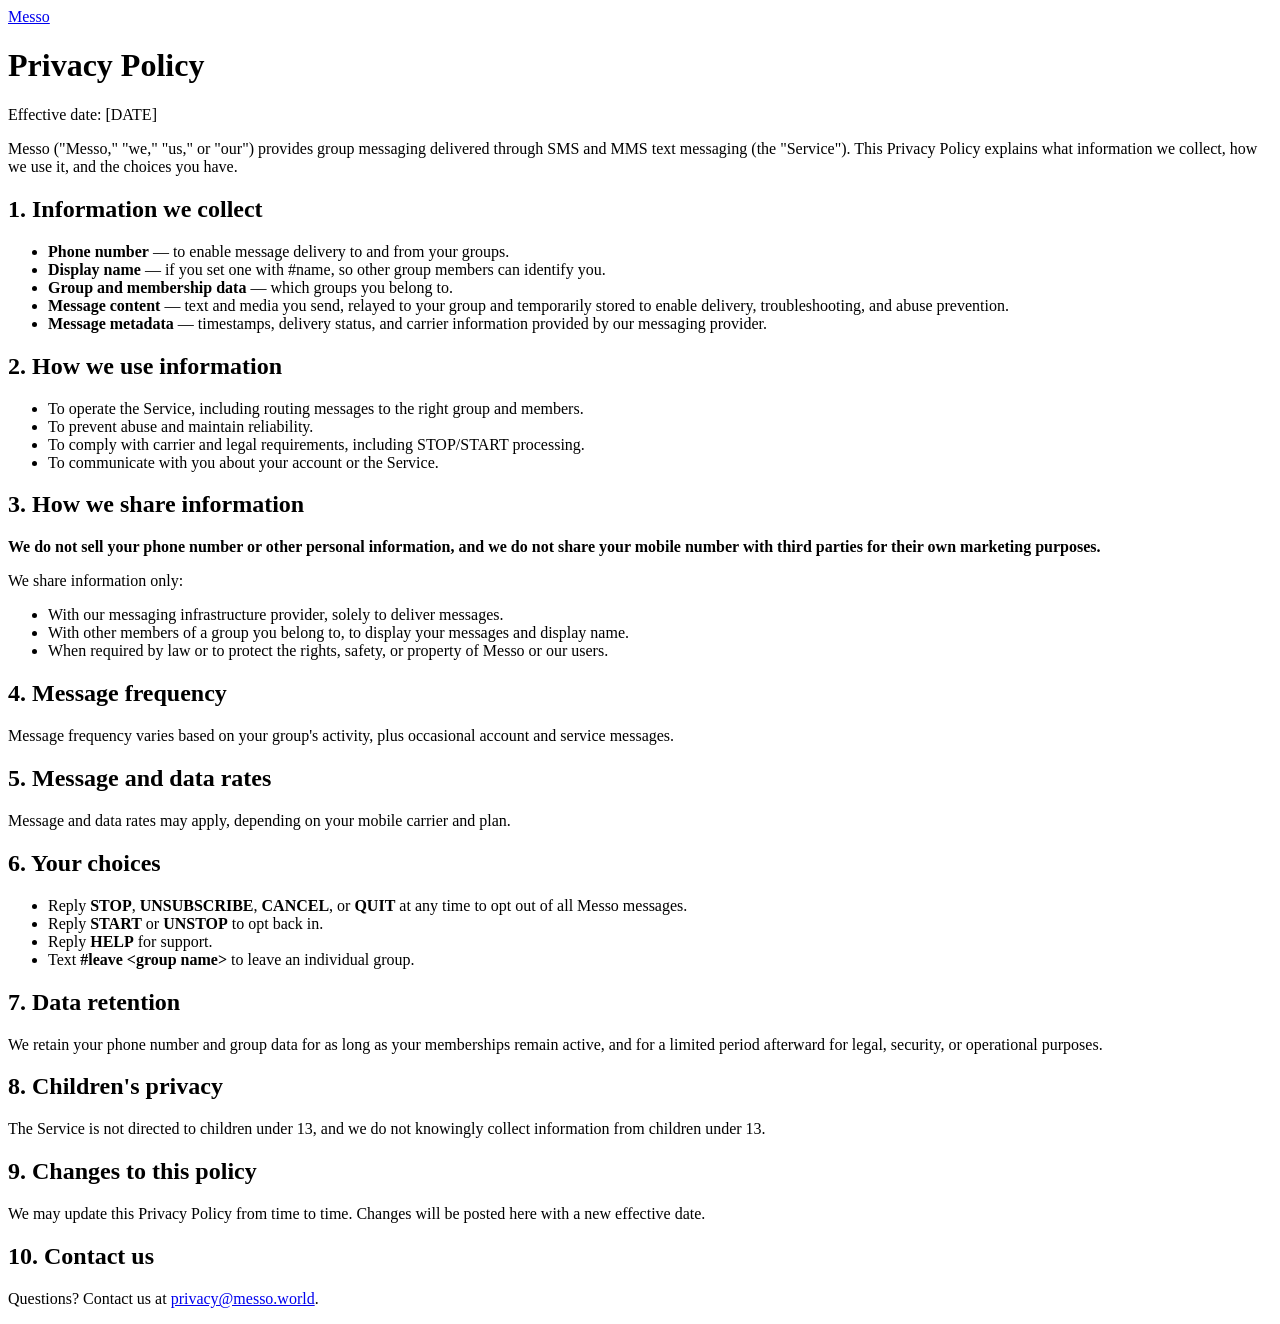
==== privacy.html @ 6df7473c "Create privacy.html" ====
<!DOCTYPE html>
<html lang="en">
<head>
<meta charset="UTF-8">
<meta name="viewport" content="width=device-width, initial-scale=1.0">
<title>Privacy Policy — Messo</title>
<link rel="stylesheet" href="style.css">
</head>
<body>
<header class="site-header">
  <a class="wordmark" href="index.html">Messo</a>
</header>

<main class="doc">
  <h1>Privacy Policy</h1>
  <p class="effective">Effective date: [DATE]</p>

  <p>Messo ("Messo," "we," "us," or "our") provides group messaging
  delivered through SMS and MMS text messaging (the "Service"). This
  Privacy Policy explains what information we collect, how we use it,
  and the choices you have.</p>

  <h2>1. Information we collect</h2>
  <ul>
    <li><strong>Phone number</strong> — to enable message delivery to and from your groups.</li>
    <li><strong>Display name</strong> — if you set one with #name, so other group members can identify you.</li>
    <li><strong>Group and membership data</strong> — which groups you belong to.</li>
    <li><strong>Message content</strong> — text and media you send, relayed to your group and temporarily stored to enable delivery, troubleshooting, and abuse prevention.</li>
    <li><strong>Message metadata</strong> — timestamps, delivery status, and carrier information provided by our messaging provider.</li>
  </ul>

  <h2>2. How we use information</h2>
  <ul>
    <li>To operate the Service, including routing messages to the right group and members.</li>
    <li>To prevent abuse and maintain reliability.</li>
    <li>To comply with carrier and legal requirements, including STOP/START processing.</li>
    <li>To communicate with you about your account or the Service.</li>
  </ul>

  <h2>3. How we share information</h2>
  <p><strong>We do not sell your phone number or other personal
  information, and we do not share your mobile number with third parties
  for their own marketing purposes.</strong></p>
  <p>We share information only:</p>
  <ul>
    <li>With our messaging infrastructure provider, solely to deliver messages.</li>
    <li>With other members of a group you belong to, to display your messages and display name.</li>
    <li>When required by law or to protect the rights, safety, or property of Messo or our users.</li>
  </ul>

  <h2>4. Message frequency</h2>
  <p>Message frequency varies based on your group's activity, plus
  occasional account and service messages.</p>

  <h2>5. Message and data rates</h2>
  <p>Message and data rates may apply, depending on your mobile carrier
  and plan.</p>

  <h2>6. Your choices</h2>
  <ul>
    <li>Reply <strong>STOP</strong>, <strong>UNSUBSCRIBE</strong>, <strong>CANCEL</strong>, or <strong>QUIT</strong> at any time to opt out of all Messo messages.</li>
    <li>Reply <strong>START</strong> or <strong>UNSTOP</strong> to opt back in.</li>
    <li>Reply <strong>HELP</strong> for support.</li>
    <li>Text <strong>#leave &lt;group name&gt;</strong> to leave an individual group.</li>
  </ul>

  <h2>7. Data retention</h2>
  <p>We retain your phone number and group data for as long as your
  memberships remain active, and for a limited period afterward for
  legal, security, or operational purposes.</p>

  <h2>8. Children's privacy</h2>
  <p>The Service is not directed to children under 13, and we do not
  knowingly collect information from children under 13.</p>

  <h2>9. Changes to this policy</h2>
  <p>We may update this Privacy Policy from time to time. Changes will be
  posted here with a new effective date.</p>

  <h2>10. Contact us</h2>
  <p>Questions? Contact us at <a href="mailto:privacy@messo.world">privacy@messo.world</a>.</p>
</main>
</body>
</html>
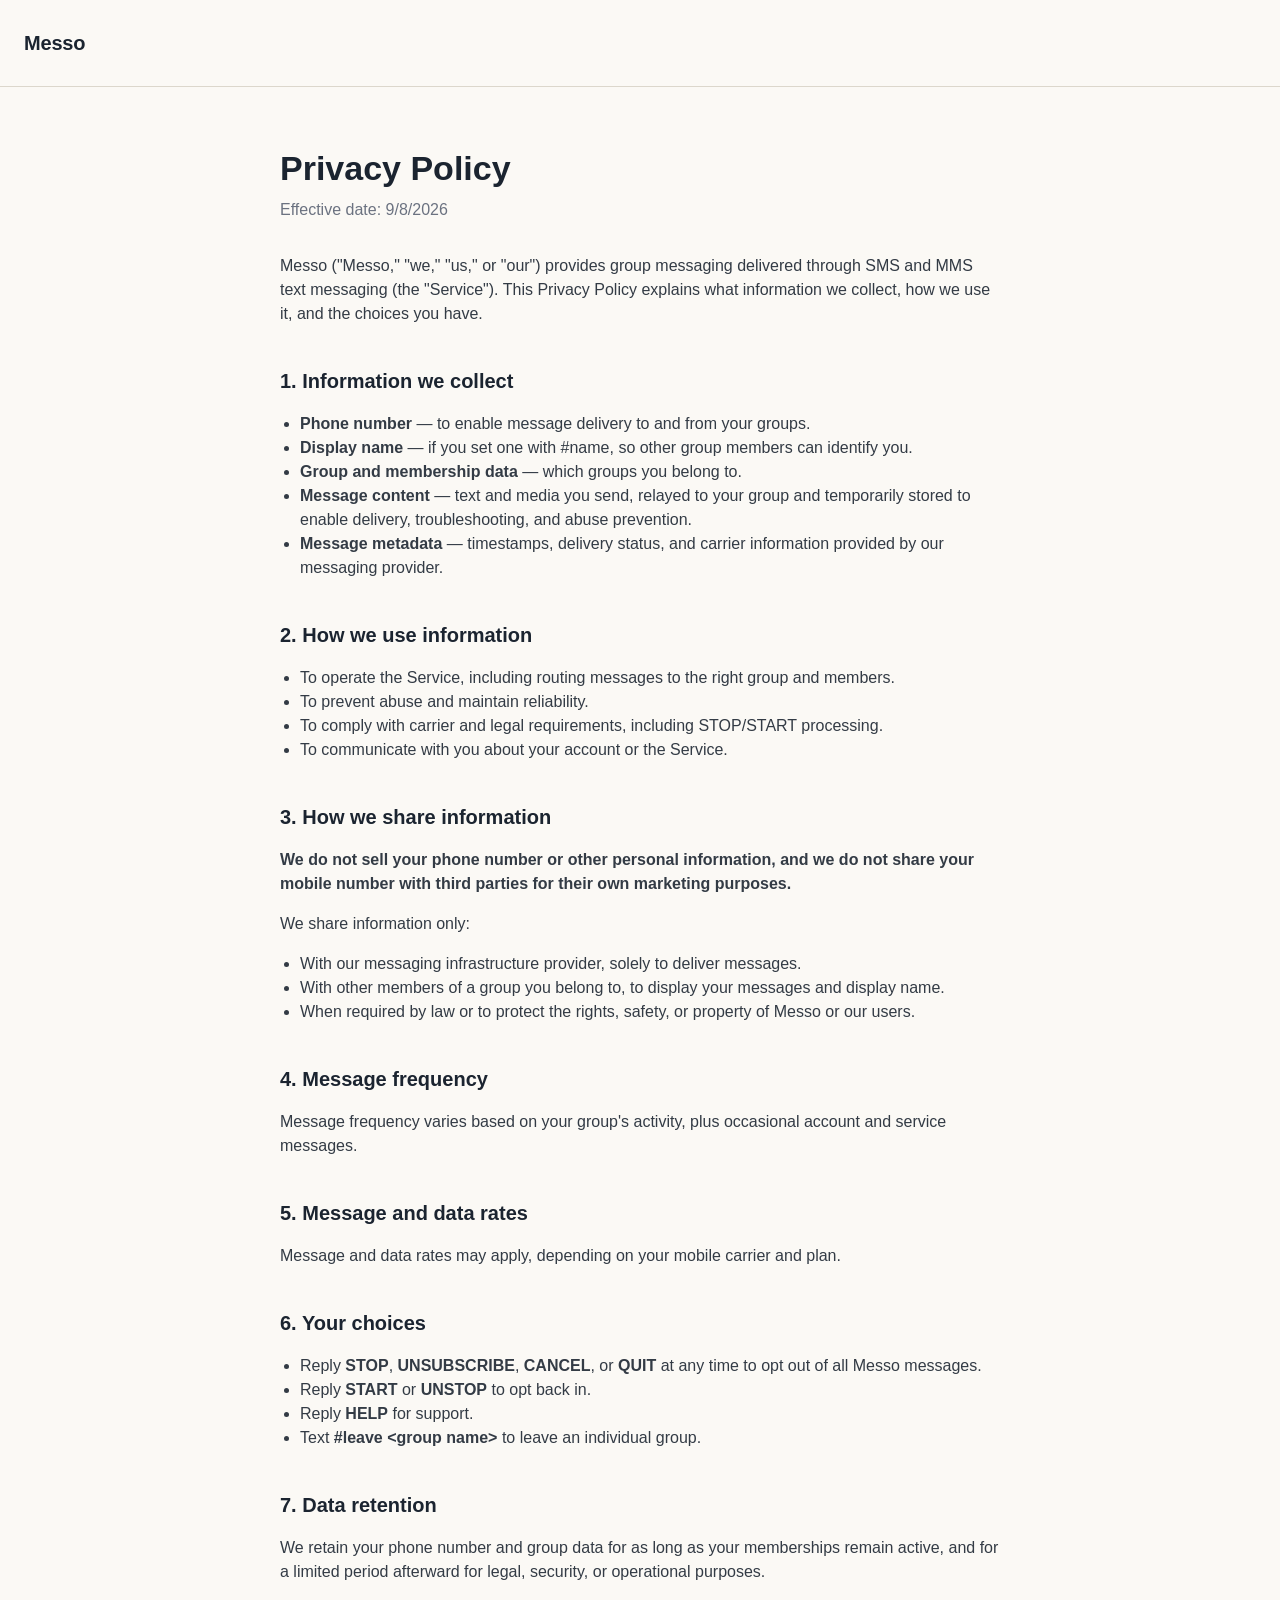
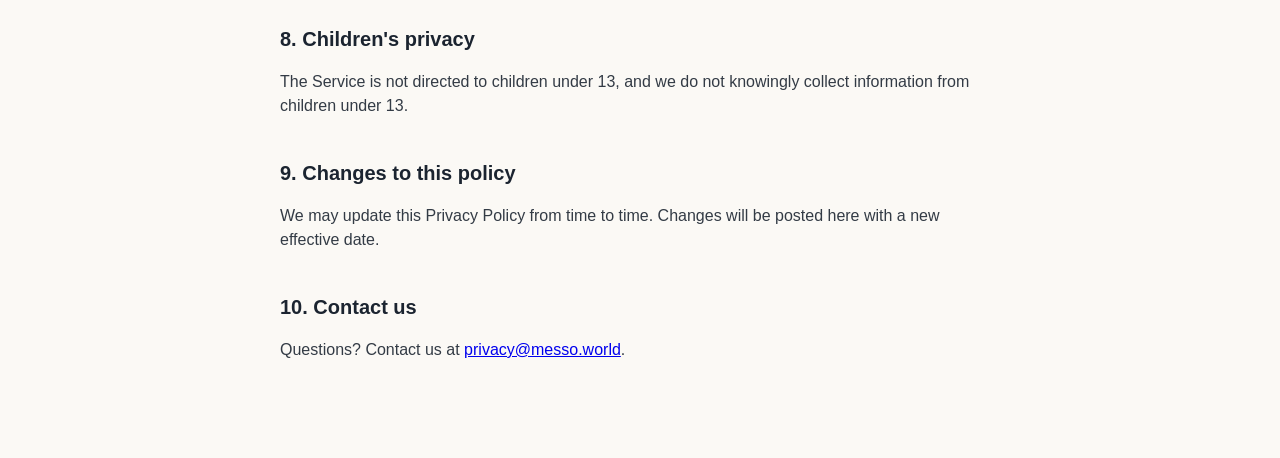
==== commit 0d81e6f1: "Update privacy.html date" ====
--- a/privacy.html
+++ b/privacy.html
@@ -13,7 +13,7 @@
 
 <main class="doc">
   <h1>Privacy Policy</h1>
-  <p class="effective">Effective date: [DATE]</p>
+  <p class="effective">Effective date: 9/8/2026</p>
 
   <p>Messo ("Messo," "we," "us," or "our") provides group messaging
   delivered through SMS and MMS text messaging (the "Service"). This
--- a/style.css
+++ b/style.css
@@ -0,0 +1,110 @@
+:root {
+  --ink: #1B2430;
+  --paper: #FBF9F5;
+  --signal: #2F6F63;
+  --signal-soft: #E4EEEB;
+  --line: #DCD7CC;
+}
+
+* { box-sizing: border-box; }
+
+body {
+  margin: 0;
+  background: var(--paper);
+  color: var(--ink);
+  font-family: -apple-system, "Segoe UI", Roboto, "Helvetica Neue", Arial, sans-serif;
+  line-height: 1.5;
+}
+
+.site-header {
+  padding: 28px 24px;
+  border-bottom: 1px solid var(--line);
+}
+
+.wordmark {
+  font-size: 20px;
+  font-weight: 700;
+  letter-spacing: -0.01em;
+  color: var(--ink);
+  text-decoration: none;
+}
+
+main { max-width: 720px; margin: 0 auto; padding: 0 24px; }
+
+.hero {
+  padding: 72px 0 32px;
+}
+
+.hero h1 {
+  font-size: clamp(36px, 6vw, 56px);
+  line-height: 1.08;
+  letter-spacing: -0.02em;
+  margin: 0 0 20px;
+}
+
+.lede {
+  font-size: 19px;
+  max-width: 46ch;
+  color: #47505C;
+}
+
+.explain {
+  padding: 8px 0 48px;
+  font-size: 17px;
+  max-width: 62ch;
+  color: #333B45;
+}
+
+.steps {
+  display: grid;
+  gap: 24px;
+  padding: 32px 0 56px;
+  border-top: 1px solid var(--line);
+}
+
+.step-label {
+  font-weight: 700;
+  margin: 0 0 4px;
+}
+
+.step p:last-child { margin: 0; color: #47505C; }
+
+.step code {
+  background: var(--signal-soft);
+  color: var(--signal);
+  padding: 1px 6px;
+  border-radius: 4px;
+  font-size: 15px;
+}
+
+.cta {
+  border-top: 1px solid var(--line);
+  padding: 40px 0 72px;
+  font-size: 22px;
+  font-weight: 600;
+}
+
+.doc {
+  padding: 56px 0 80px;
+}
+
+.doc h1 { font-size: 34px; margin: 0 0 4px; }
+.doc .effective { color: #6B7280; margin: 0 0 32px; }
+.doc h2 { font-size: 20px; margin: 40px 0 12px; }
+.doc p, .doc li { color: #333B45; font-size: 16px; }
+.doc ul { padding-left: 20px; }
+
+.site-footer {
+  border-top: 1px solid var(--line);
+  padding: 24px;
+  display: flex;
+  gap: 20px;
+  justify-content: center;
+  font-size: 14px;
+}
+
+.site-footer a { color: var(--ink); }
+
+@media (min-width: 640px) {
+  .steps { grid-template-columns: repeat(3, 1fr); }
+}
